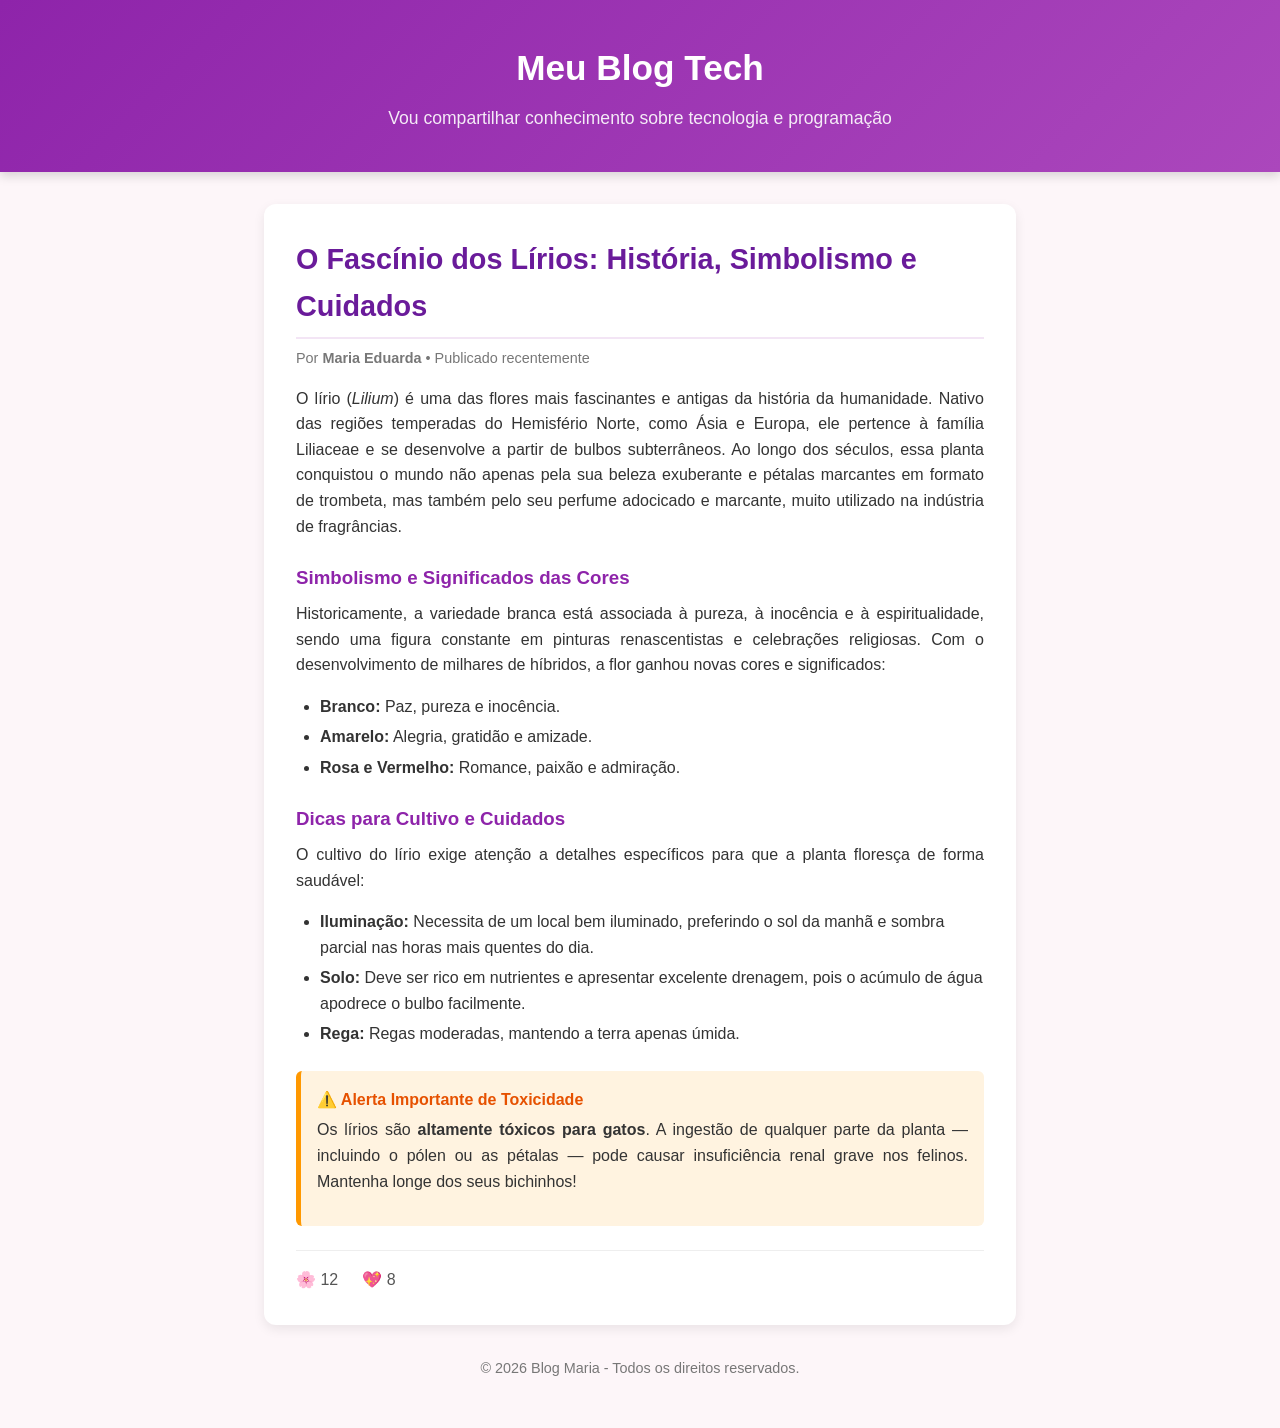
==== index.html @ 0e464705 "atualização 05/08" ====
<!DOCTYPE html>
<html lang="pt-br">
<head>
  <meta charset="UTF-8">
  <meta name="viewport" content="width=device-width, initial-scale=1.0">
  <title>projeto Maria</title>
  
  <style>
    /* Estilos Globais e Reset */
    * {
      box-sizing: border-box;
      margin: 0;
      padding: 0;
      font-family: 'Segoe UI', Tahoma, Geneva, Verdana, sans-serif;
    }

    body {
      background-color: #fdf6f9;
      color: #333333;
      line-height: 1.6;
      padding-bottom: 3rem;
    }

    /* Cabeçalho */
    header {
      background: linear-gradient(135deg, #8e24aa, #ab47bc);
      color: #ffffff;
      text-align: center;
      padding: 2.5rem 1rem;
      box-shadow: 0 4px 10px rgba(0, 0, 0, 0.15);
    }

    header h1 {
      font-size: 2.2rem;
      margin-bottom: 0.5rem;
    }

    header p {
      font-size: 1.1rem;
      opacity: 0.9;
    }

    /* Container Principal */
    main {
      max-width: 800px;
      margin: 2rem auto;
      padding: 0 1.5rem;
    }

    /* Card do Post */
    .post-card {
      background-color: #ffffff;
      border-radius: 12px;
      padding: 2rem;
      box-shadow: 0 4px 12px rgba(0, 0, 0, 0.08);
      margin-bottom: 2rem;
    }

    .post-card h2 {
      color: #6a1b9a;
      font-size: 1.8rem;
      margin-bottom: 0.5rem;
      border-bottom: 2px solid #f3e5f5;
      padding-bottom: 0.5rem;
    }

    .post-meta {
      font-size: 0.9rem;
      color: #777;
      margin-bottom: 1.5rem;
    }

    .post-card h3 {
      color: #8e24aa;
      margin-top: 1.5rem;
      margin-bottom: 0.5rem;
    }

    .post-card p {
      margin-bottom: 1rem;
      text-align: justify;
    }

    /* Listas */
    .post-card ul {
      margin-left: 1.5rem;
      margin-bottom: 1rem;
    }

    .post-card li {
      margin-bottom: 0.3rem;
    }

    /* Alerta / Caixa de Destaque */
    .alert-box {
      background-color: #fff3e0;
      border-left: 5px solid #ff9800;
      padding: 1rem;
      border-radius: 6px;
      margin-top: 1.5rem;
    }

    .alert-box h4 {
      color: #e65100;
      margin-bottom: 0.3rem;
    }

    /* Reações e Interações */
    .post-reactions {
      margin-top: 1.5rem;
      padding-top: 1rem;
      border-top: 1px solid #eee;
      display: flex;
      gap: 1.5rem;
      font-size: 1rem;
      color: #555;
    }

    .reaction-item {
      display: flex;
      align-items: center;
      gap: 0.4rem;
      cursor: pointer;
    }

    /* Rodapé */
    footer {
      text-align: center;
      color: #777;
      font-size: 0.9rem;
      margin-top: 2rem;
    }
  </style>
</head>
<body>

  <header>
    <h1>Meu Blog Tech</h1>
    <p>Vou compartilhar conhecimento sobre tecnologia e programação</p>
  </header>

  <main>
    <article class="post-card">
      <h2>O Fascínio dos Lírios: História, Simbolismo e Cuidados</h2>
      <p class="post-meta">Por <strong>Maria Eduarda</strong> • Publicado recentemente</p>

      <p>
        O lírio (<em>Lilium</em>) é uma das flores mais fascinantes e antigas da história da humanidade. Nativo das regiões temperadas do Hemisfério Norte, como Ásia e Europa, ele pertence à família Liliaceae e se desenvolve a partir de bulbos subterrâneos. Ao longo dos séculos, essa planta conquistou o mundo não apenas pela sua beleza exuberante e pétalas marcantes em formato de trombeta, mas também pelo seu perfume adocicado e marcante, muito utilizado na indústria de fragrâncias.
      </p>

      <h3>Simbolismo e Significados das Cores</h3>
      <p>
        Historicamente, a variedade branca está associada à pureza, à inocência e à espiritualidade, sendo uma figura constante em pinturas renascentistas e celebrações religiosas. Com o desenvolvimento de milhares de híbridos, a flor ganhou novas cores e significados:
      </p>
      <ul>
        <li><strong>Branco:</strong> Paz, pureza e inocência.</li>
        <li><strong>Amarelo:</strong> Alegria, gratidão e amizade.</li>
        <li><strong>Rosa e Vermelho:</strong> Romance, paixão e admiração.</li>
      </ul>

      <h3>Dicas para Cultivo e Cuidados</h3>
      <p>
        O cultivo do lírio exige atenção a detalhes específicos para que a planta floresça de forma saudável:
      </p>
      <ul>
        <li><strong>Iluminação:</strong> Necessita de um local bem iluminado, preferindo o sol da manhã e sombra parcial nas horas mais quentes do dia.</li>
        <li><strong>Solo:</strong> Deve ser rico em nutrientes e apresentar excelente drenagem, pois o acúmulo de água apodrece o bulbo facilmente.</li>
        <li><strong>Rega:</strong> Regas moderadas, mantendo a terra apenas úmida.</li>
      </ul>

      <div class="alert-box">
        <h4>⚠️ Alerta Importante de Toxicidade</h4>
        <p>
          Os lírios são <strong>altamente tóxicos para gatos</strong>. A ingestão de qualquer parte da planta — incluindo o pólen ou as pétalas — pode causar insuficiência renal grave nos felinos. Mantenha longe dos seus bichinhos!
        </p>
      </div>

      <div class="post-reactions">
        <span class="reaction-item">🌸 12</span>
        <span class="reaction-item">💖 8</span>
      </div>
    </article>
  </main>

  <footer>
    <p>&copy; 2026 Blog Maria - Todos os direitos reservados.</p>
  </footer>

</body>
</html>
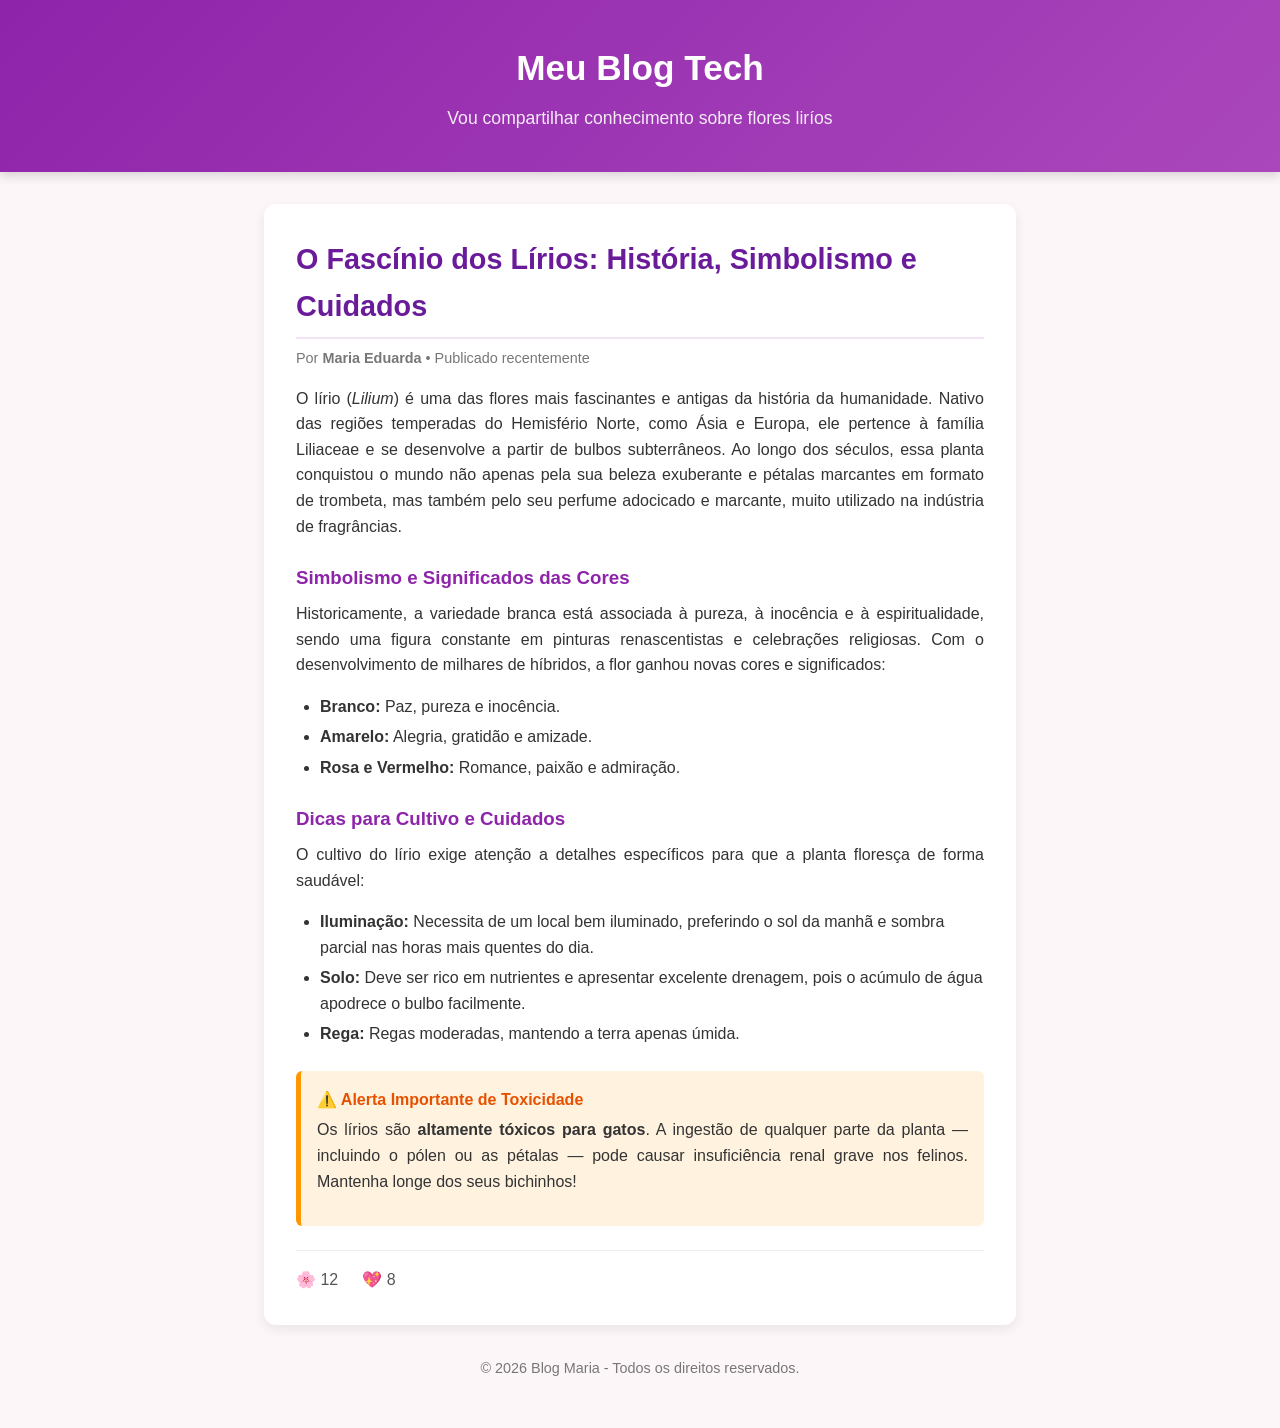
==== commit 8a189129: "atualização 02/09" ====
--- a/index.html
+++ b/index.html
@@ -136,7 +136,7 @@
 
   <header>
     <h1>Meu Blog Tech</h1>
-    <p>Vou compartilhar conhecimento sobre tecnologia e programação</p>
+    <p>Vou compartilhar conhecimento sobre flores liríos</p>
   </header>
 
   <main>
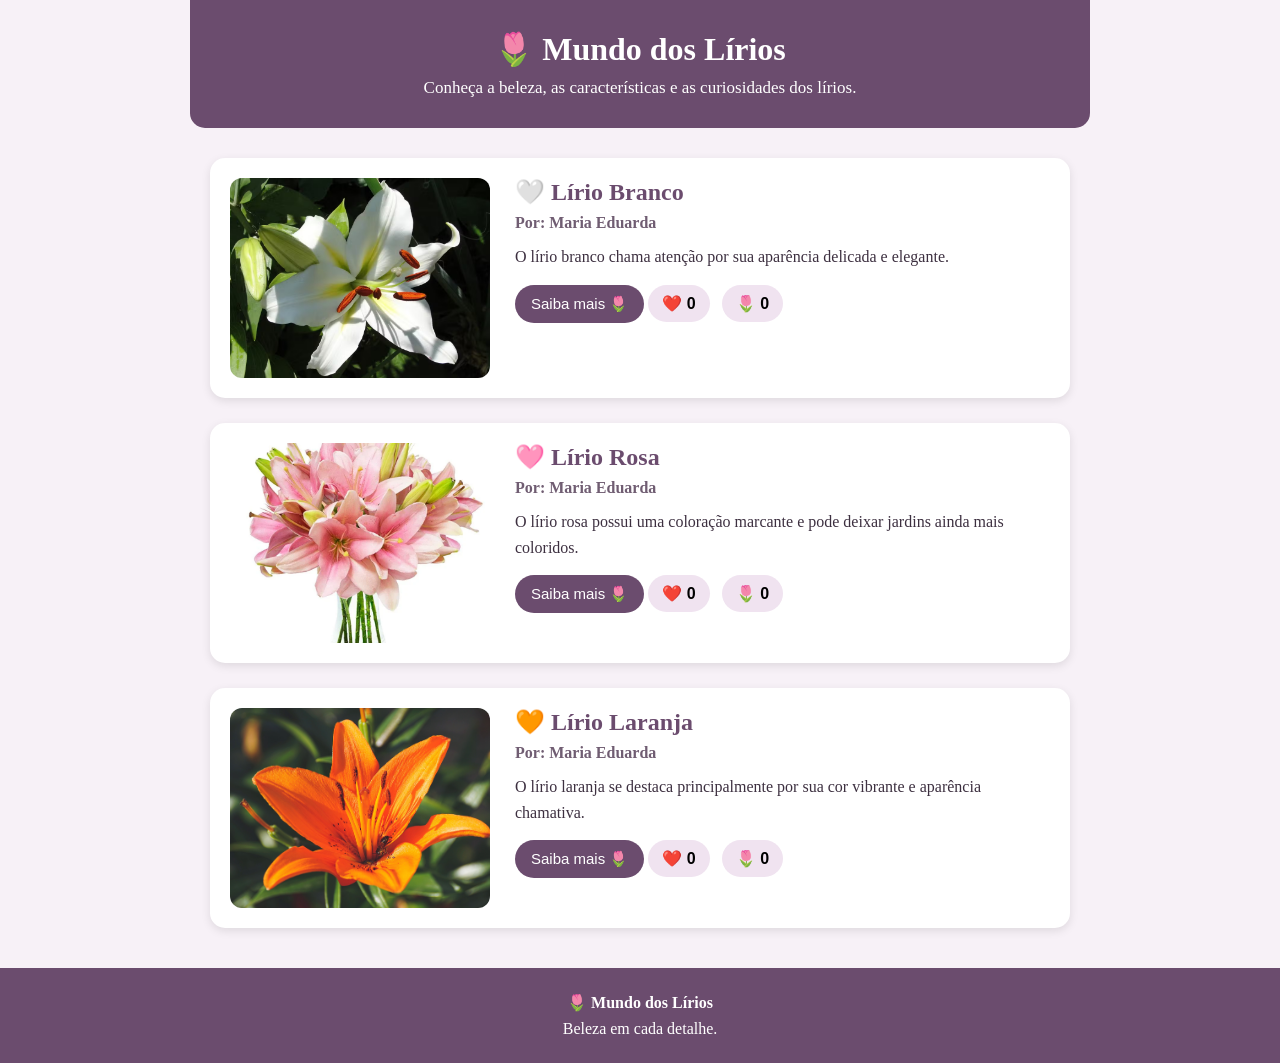
==== commit a437197a: "atualização09/09" ====
--- a/index.html
+++ b/index.html
@@ -1,190 +1,165 @@
 <!DOCTYPE html>
 <html lang="pt-br">
+
 <head>
-  <meta charset="UTF-8">
-  <meta name="viewport" content="width=device-width, initial-scale=1.0">
-  <title>projeto Maria</title>
-  
-  <style>
-    /* Estilos Globais e Reset */
-    * {
-      box-sizing: border-box;
-      margin: 0;
-      padding: 0;
-      font-family: 'Segoe UI', Tahoma, Geneva, Verdana, sans-serif;
-    }
+    <meta charset="UTF-8">
+    <meta name="viewport" content="width=device-width, initial-scale=1.0">
+    <title>Mundo dos Lírios</title>
+    <link rel="stylesheet" href="style.css">
+</head>
 
-    body {
-      background-color: #fdf6f9;
-      color: #333333;
-      line-height: 1.6;
-      padding-bottom: 3rem;
-    }
-
-    /* Cabeçalho */
-    header {
-      background: linear-gradient(135deg, #8e24aa, #ab47bc);
-      color: #ffffff;
-      text-align: center;
-      padding: 2.5rem 1rem;
-      box-shadow: 0 4px 10px rgba(0, 0, 0, 0.15);
-    }
-
-    header h1 {
-      font-size: 2.2rem;
-      margin-bottom: 0.5rem;
-    }
-
-    header p {
-      font-size: 1.1rem;
-      opacity: 0.9;
-    }
-
-    /* Container Principal */
-    main {
-      max-width: 800px;
-      margin: 2rem auto;
-      padding: 0 1.5rem;
-    }
-
-    /* Card do Post */
-    .post-card {
-      background-color: #ffffff;
-      border-radius: 12px;
-      padding: 2rem;
-      box-shadow: 0 4px 12px rgba(0, 0, 0, 0.08);
-      margin-bottom: 2rem;
-    }
-
-    .post-card h2 {
-      color: #6a1b9a;
-      font-size: 1.8rem;
-      margin-bottom: 0.5rem;
-      border-bottom: 2px solid #f3e5f5;
-      padding-bottom: 0.5rem;
-    }
-
-    .post-meta {
-      font-size: 0.9rem;
-      color: #777;
-      margin-bottom: 1.5rem;
-    }
-
-    .post-card h3 {
-      color: #8e24aa;
-      margin-top: 1.5rem;
-      margin-bottom: 0.5rem;
-    }
-
-    .post-card p {
-      margin-bottom: 1rem;
-      text-align: justify;
-    }
-
-    /* Listas */
-    .post-card ul {
-      margin-left: 1.5rem;
-      margin-bottom: 1rem;
-    }
-
-    .post-card li {
-      margin-bottom: 0.3rem;
-    }
-
-    /* Alerta / Caixa de Destaque */
-    .alert-box {
-      background-color: #fff3e0;
-      border-left: 5px solid #ff9800;
-      padding: 1rem;
-      border-radius: 6px;
-      margin-top: 1.5rem;
-    }
-
-    .alert-box h4 {
-      color: #e65100;
-      margin-bottom: 0.3rem;
-    }
-
-    /* Reações e Interações */
-    .post-reactions {
-      margin-top: 1.5rem;
-      padding-top: 1rem;
-      border-top: 1px solid #eee;
-      display: flex;
-      gap: 1.5rem;
-      font-size: 1rem;
-      color: #555;
-    }
-
-    .reaction-item {
-      display: flex;
-      align-items: center;
-      gap: 0.4rem;
-      cursor: pointer;
-    }
-
-    /* Rodapé */
-    footer {
-      text-align: center;
-      color: #777;
-      font-size: 0.9rem;
-      margin-top: 2rem;
-    }
-  </style>
-</head>
 <body>
 
-  <header>
-    <h1>Meu Blog Tech</h1>
-    <p>Vou compartilhar conhecimento sobre flores liríos</p>
-  </header>
+    <header>
+        <h1>🌷 Mundo dos Lírios</h1>
+        <p>Conheça a beleza, as características e as curiosidades dos lírios.</p>
+    </header>
 
-  <main>
-    <article class="post-card">
-      <h2>O Fascínio dos Lírios: História, Simbolismo e Cuidados</h2>
-      <p class="post-meta">Por <strong>Maria Eduarda</strong> • Publicado recentemente</p>
+    <main>
 
-      <p>
-        O lírio (<em>Lilium</em>) é uma das flores mais fascinantes e antigas da história da humanidade. Nativo das regiões temperadas do Hemisfério Norte, como Ásia e Europa, ele pertence à família Liliaceae e se desenvolve a partir de bulbos subterrâneos. Ao longo dos séculos, essa planta conquistou o mundo não apenas pela sua beleza exuberante e pétalas marcantes em formato de trombeta, mas também pelo seu perfume adocicado e marcante, muito utilizado na indústria de fragrâncias.
-      </p>
+        <article class="card">
+            <img src="lirio-branco-caracteristicas-dicas-cuidados-1.avif" alt="Lírio branco em destaque">
 
-      <h3>Simbolismo e Significados das Cores</h3>
-      <p>
-        Historicamente, a variedade branca está associada à pureza, à inocência e à espiritualidade, sendo uma figura constante em pinturas renascentistas e celebrações religiosas. Com o desenvolvimento de milhares de híbridos, a flor ganhou novas cores e significados:
-      </p>
-      <ul>
-        <li><strong>Branco:</strong> Paz, pureza e inocência.</li>
-        <li><strong>Amarelo:</strong> Alegria, gratidão e amizade.</li>
-        <li><strong>Rosa e Vermelho:</strong> Romance, paixão e admiração.</li>
-      </ul>
+            <div class="conteudo">
+                <h2>🤍 Lírio Branco</h2>
+                <p class="artigo-autor">Por: Maria Eduarda</p>
 
-      <h3>Dicas para Cultivo e Cuidados</h3>
-      <p>
-        O cultivo do lírio exige atenção a detalhes específicos para que a planta floresça de forma saudável:
-      </p>
-      <ul>
-        <li><strong>Iluminação:</strong> Necessita de um local bem iluminado, preferindo o sol da manhã e sombra parcial nas horas mais quentes do dia.</li>
-        <li><strong>Solo:</strong> Deve ser rico em nutrientes e apresentar excelente drenagem, pois o acúmulo de água apodrece o bulbo facilmente.</li>
-        <li><strong>Rega:</strong> Regas moderadas, mantendo a terra apenas úmida.</li>
-      </ul>
+                <p>
+                    O lírio branco chama atenção por sua aparência
+                    delicada e elegante.
+                </p>
 
-      <div class="alert-box">
-        <h4>⚠️ Alerta Importante de Toxicidade</h4>
-        <p>
-          Os lírios são <strong>altamente tóxicos para gatos</strong>. A ingestão de qualquer parte da planta — incluindo o pólen ou as pétalas — pode causar insuficiência renal grave nos felinos. Mantenha longe dos seus bichinhos!
-        </p>
-      </div>
+                <button class="botao-saiba-mais">Saiba mais 🌷</button>
 
-      <div class="post-reactions">
-        <span class="reaction-item">🌸 12</span>
-        <span class="reaction-item">💖 8</span>
-      </div>
-    </article>
-  </main>
+                <div class="informacoes">
+                    <h3>Características</h3>
+                    <p>
+                        Possui pétalas claras e uma aparência delicada,
+                        sendo uma das variedades mais conhecidas de lírios.
+                    </p>
 
-  <footer>
-    <p>&copy; 2026 Blog Maria - Todos os direitos reservados.</p>
-  </footer>
+                    <h3>Curiosidades</h3>
+                    <p>
+                        Os lírios fazem parte do gênero Lilium e existem
+                        diversas espécies e variedades.
+                    </p>
+
+                    <h3>Cuidados</h3>
+                    <p>
+                        Para crescer bem, o lírio precisa de luz adequada,
+                        água e um solo que permita boa drenagem.
+                    </p>
+                </div>
+
+                <button class="reacao">
+                    ❤️ <span>0</span>
+                </button>
+
+                <button class="reacao">
+                    🌷 <span>0</span>
+                </button>
+            </div>
+        </article>
+
+
+        <article class="card">
+            <img src="28276gg.webp" alt="Lírio rosa florescendo">
+
+            <div class="conteudo">
+                <h2>🩷 Lírio Rosa</h2>
+                <p class="artigo-autor">Por: Maria Eduarda</p>
+
+                <p>
+                    O lírio rosa possui uma coloração marcante e
+                    pode deixar jardins ainda mais coloridos.
+                </p>
+
+                <button class="botao-saiba-mais">Saiba mais 🌷</button>
+
+                <div class="informacoes">
+                    <h3>Características</h3>
+                    <p>
+                        Suas flores apresentam diferentes tons de rosa
+                        e podem ter pétalas com detalhes ou manchas.
+                    </p>
+
+                    <h3>Curiosidades</h3>
+                    <p>
+                        Existem diferentes variedades de lírios, que
+                        podem apresentar cores e formatos variados.
+                    </p>
+
+                    <h3>Cuidados</h3>
+                    <p>
+                        É importante observar a iluminação e manter
+                        a planta hidratada sem deixar o solo encharcado.
+                    </p>
+                </div>
+
+                <button class="reacao">
+                    ❤️ <span>0</span>
+                </button>
+
+                <button class="reacao">
+                    🌷 <span>0</span>
+                </button>
+            </div>
+        </article>
+
+
+        <article class="card">
+            <img src="lirio-laranja-1.png" alt="Lírio laranja com pétalas abertas">
+
+            <div class="conteudo">
+                <h2>🧡 Lírio Laranja</h2>
+                <p class="artigo-autor">Por: Maria Eduarda</p>
+
+                <p>
+                    O lírio laranja se destaca principalmente por
+                    sua cor vibrante e aparência chamativa.
+                </p>
+
+                <button class="botao-saiba-mais">Saiba mais 🌷</button>
+
+                <div class="informacoes">
+                    <h3>Características</h3>
+                    <p>
+                        Suas pétalas apresentam tons alaranjados,
+                        criando um visual bastante marcante.
+                    </p>
+
+                    <h3>Curiosidades</h3>
+                    <p>
+                        A variedade de cores dos lírios é uma das
+                        características que torna essas flores tão interessantes.
+                    </p>
+
+                    <h3>Cuidados</h3>
+                    <p>
+                        Assim como outras variedades, precisa de
+                        condições adequadas de luz, água e solo.
+                    </p>
+                </div>
+
+                <button class="reacao">
+                    ❤️ <span>0</span>
+                </button>
+
+                <button class="reacao">
+                    🌷 <span>0</span>
+                </button>
+            </div>
+        </article>
+
+    </main>
+
+    <footer>
+        <p>🌷 Mundo dos Lírios</p>
+        <p>Beleza em cada detalhe.</p>
+    </footer>
+
+    <script src="script.js"></script>
 
 </body>
-</html>+
+</html>
--- a/style.css
+++ b/style.css
@@ -0,0 +1,171 @@
+* {
+    box-sizing: border-box;
+    margin: 0;
+    padding: 0;
+}
+
+body {
+    font-family: Georgia, serif;
+    background-color: #f7f1f7;
+    color: #3d3040;
+}
+
+header {
+    background-color: #6b4c6e;
+    color: white;
+    text-align: center;
+    max-width: 900px;
+    margin: 0 auto;
+    padding: 30px 20px;
+    border-radius: 0 0 15px 15px;
+}
+
+header h1 {
+    margin-bottom: 10px;
+}
+
+header p {
+    font-size: 17px;
+}
+
+main {
+    max-width: 900px;
+    margin: 30px auto;
+    padding: 0 20px;
+}
+
+.card {
+    display: flex;
+    align-items: flex-start;
+    gap: 25px;
+    background-color: white;
+    margin-bottom: 25px;
+    padding: 20px;
+    border-radius: 15px;
+    box-shadow: 0 3px 10px rgba(0, 0, 0, 0.10);
+    transition: transform 0.3s ease;
+}
+
+.card:hover {
+    transform: translateY(-3px);
+}
+
+.card img {
+    width: 260px;
+    height: 200px;
+    object-fit: cover;
+    border-radius: 12px;
+}
+
+.conteudo {
+    flex: 1;
+}
+
+.conteudo h2 {
+    color: #6b4c6e;
+    margin-bottom: 8px;
+}
+
+.artigo-autor {
+    font-weight: bold;
+    margin-bottom: 12px;
+    color: #705d72;
+}
+
+.conteudo > p:not(.artigo-autor) {
+    line-height: 1.6;
+    margin-bottom: 15px;
+}
+
+.botao-saiba-mais {
+    border: none;
+    background-color: #6b4c6e;
+    color: white;
+    padding: 10px 16px;
+    border-radius: 20px;
+    cursor: pointer;
+    font-size: 15px;
+    margin-bottom: 15px;
+}
+
+.botao-saiba-mais:hover {
+    background-color: #513853;
+}
+
+.informacoes {
+    display: none;
+    background-color: #f8eef8;
+    padding: 15px;
+    border-radius: 12px;
+    margin-bottom: 15px;
+}
+
+.informacoes.aberta {
+    display: block;
+}
+
+.informacoes h3 {
+    color: #6b4c6e;
+    margin-bottom: 5px;
+    margin-top: 10px;
+}
+
+.informacoes h3:first-child {
+    margin-top: 0;
+}
+
+.informacoes p {
+    line-height: 1.5;
+}
+
+.reacao {
+    border: none;
+    background-color: #f0e3f0;
+    padding: 9px 14px;
+    margin-right: 8px;
+    border-radius: 20px;
+    cursor: pointer;
+    font-size: 16px;
+}
+
+.reacao:hover {
+    background-color: #e2cfe3;
+}
+
+.reacao span {
+    font-weight: bold;
+}
+
+footer {
+    background-color: #6b4c6e;
+    color: white;
+    text-align: center;
+    padding: 25px;
+    margin-top: 40px;
+}
+
+footer p:first-child {
+    font-weight: bold;
+    margin-bottom: 8px;
+}
+
+@media (max-width: 700px) {
+
+    .card {
+        flex-direction: column;
+        text-align: center;
+    }
+
+    .card img {
+        width: 100%;
+        height: 220px;
+    }
+
+    .conteudo {
+        width: 100%;
+    }
+
+    .informacoes {
+        text-align: left;
+    }
+}
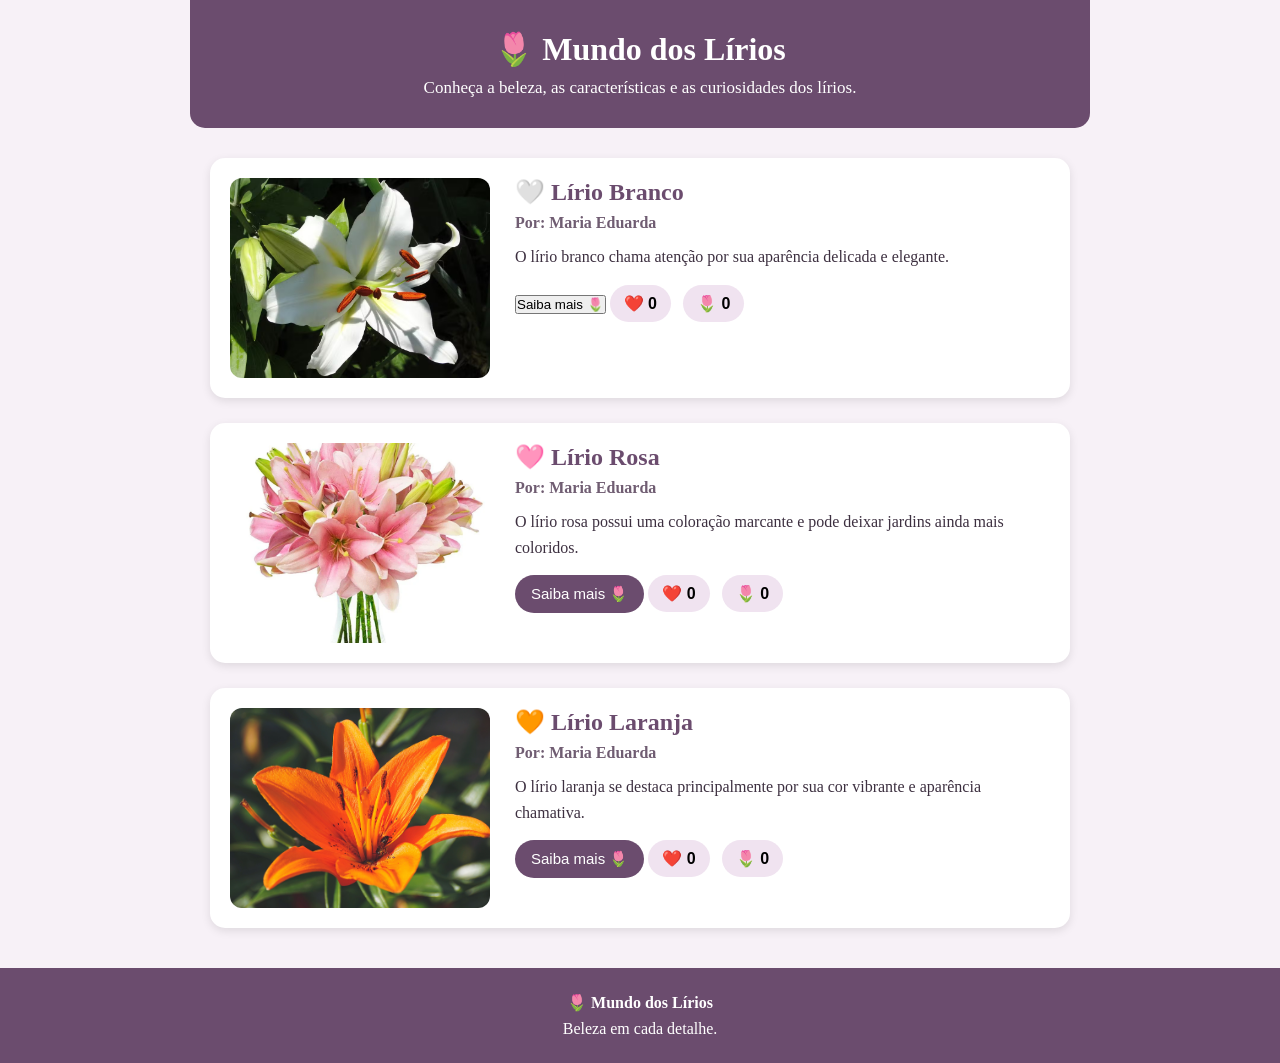
==== commit bbc49b94: "atualizado." ====
--- a/index.html
+++ b/index.html
@@ -29,7 +29,7 @@
                     delicada e elegante.
                 </p>
 
-                <button class="botao-saiba-mais">Saiba mais 🌷</button>
+                <button class="lirio-branco-caracteristicas-dicas-cuidados-1">Saiba mais 🌷</button>
 
                 <div class="informacoes">
                     <h3>Características</h3>
@@ -162,4 +162,4 @@
 
 </body>
 
-</html>
+</html>
--- a/style.css
+++ b/style.css
@@ -169,3 +169,11 @@
         text-align: left;
     }
 }
+.reacao.ativo {
+    background-color: #6b4c6e;
+    color: white;
+}
+
+.reacao.ativo:hover {
+    background-color: #513853;
+}
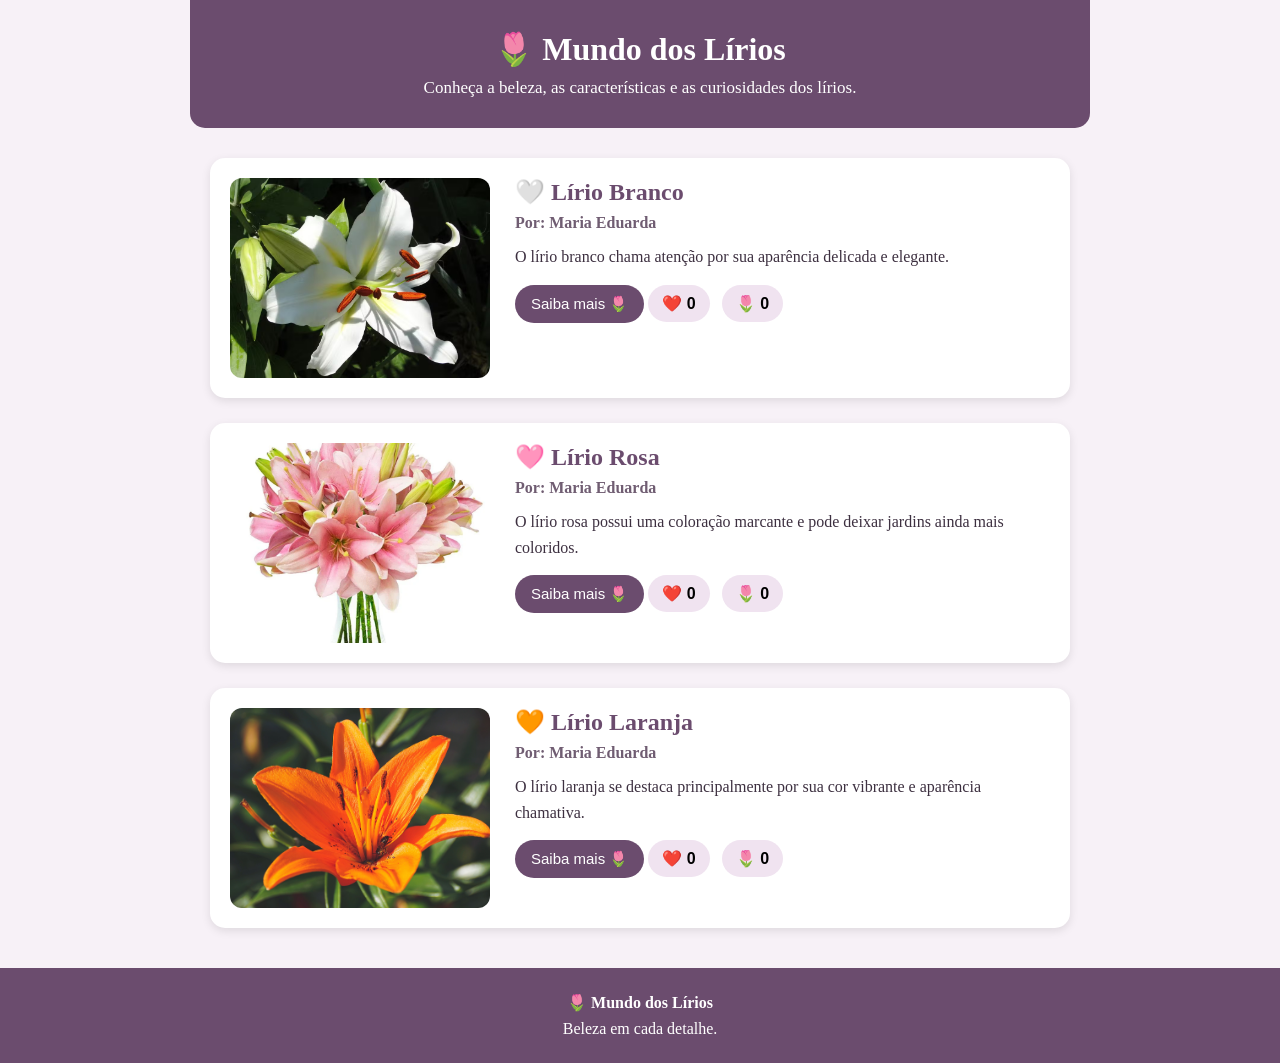
==== commit 80c03a72: "atualizado" ====
--- a/index.html
+++ b/index.html
@@ -29,7 +29,11 @@
                     delicada e elegante.
                 </p>
 
-                <button class="lirio-branco-caracteristicas-dicas-cuidados-1">Saiba mais 🌷</button>
+                <button class="botao-saiba-mais"
+    onclick="window.location.href='lirio-branco.html'">
+    Saiba mais 🌷
+</button>
+
 
                 <div class="informacoes">
                     <h3>Características</h3>
